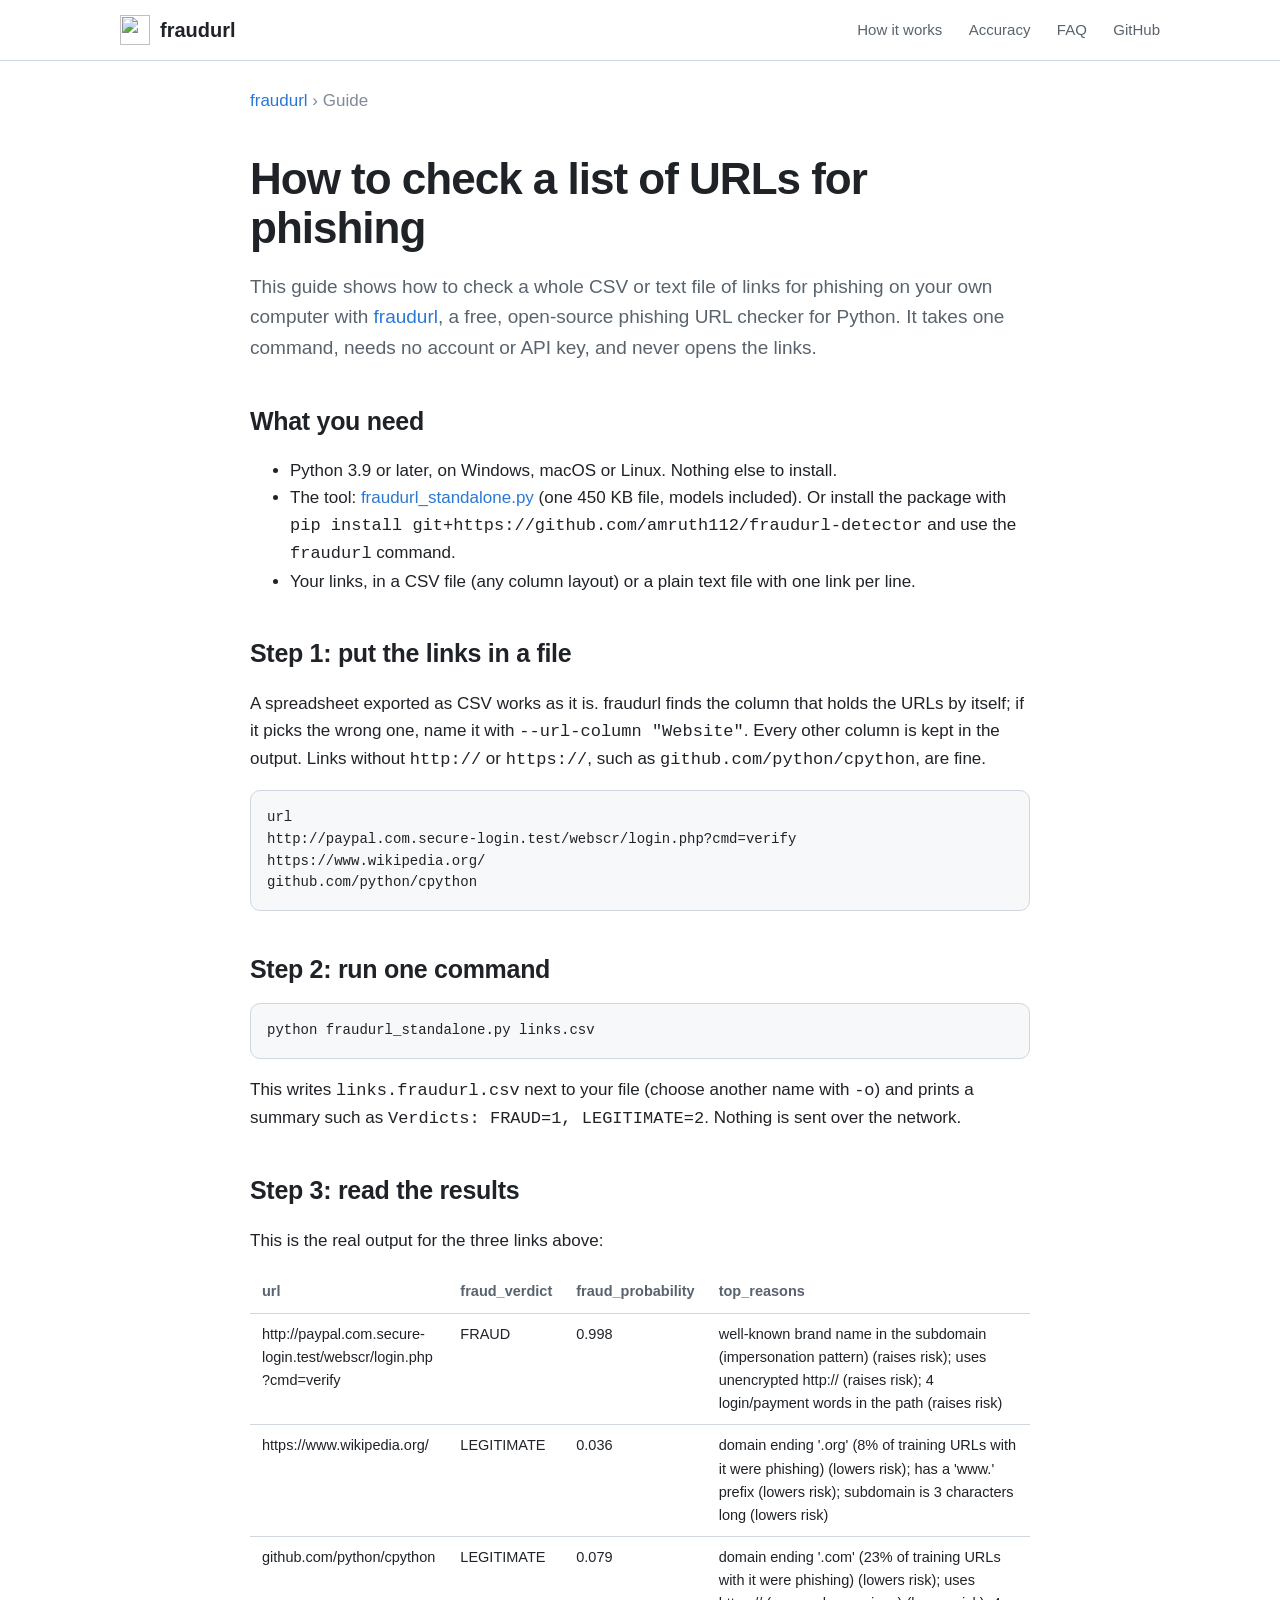
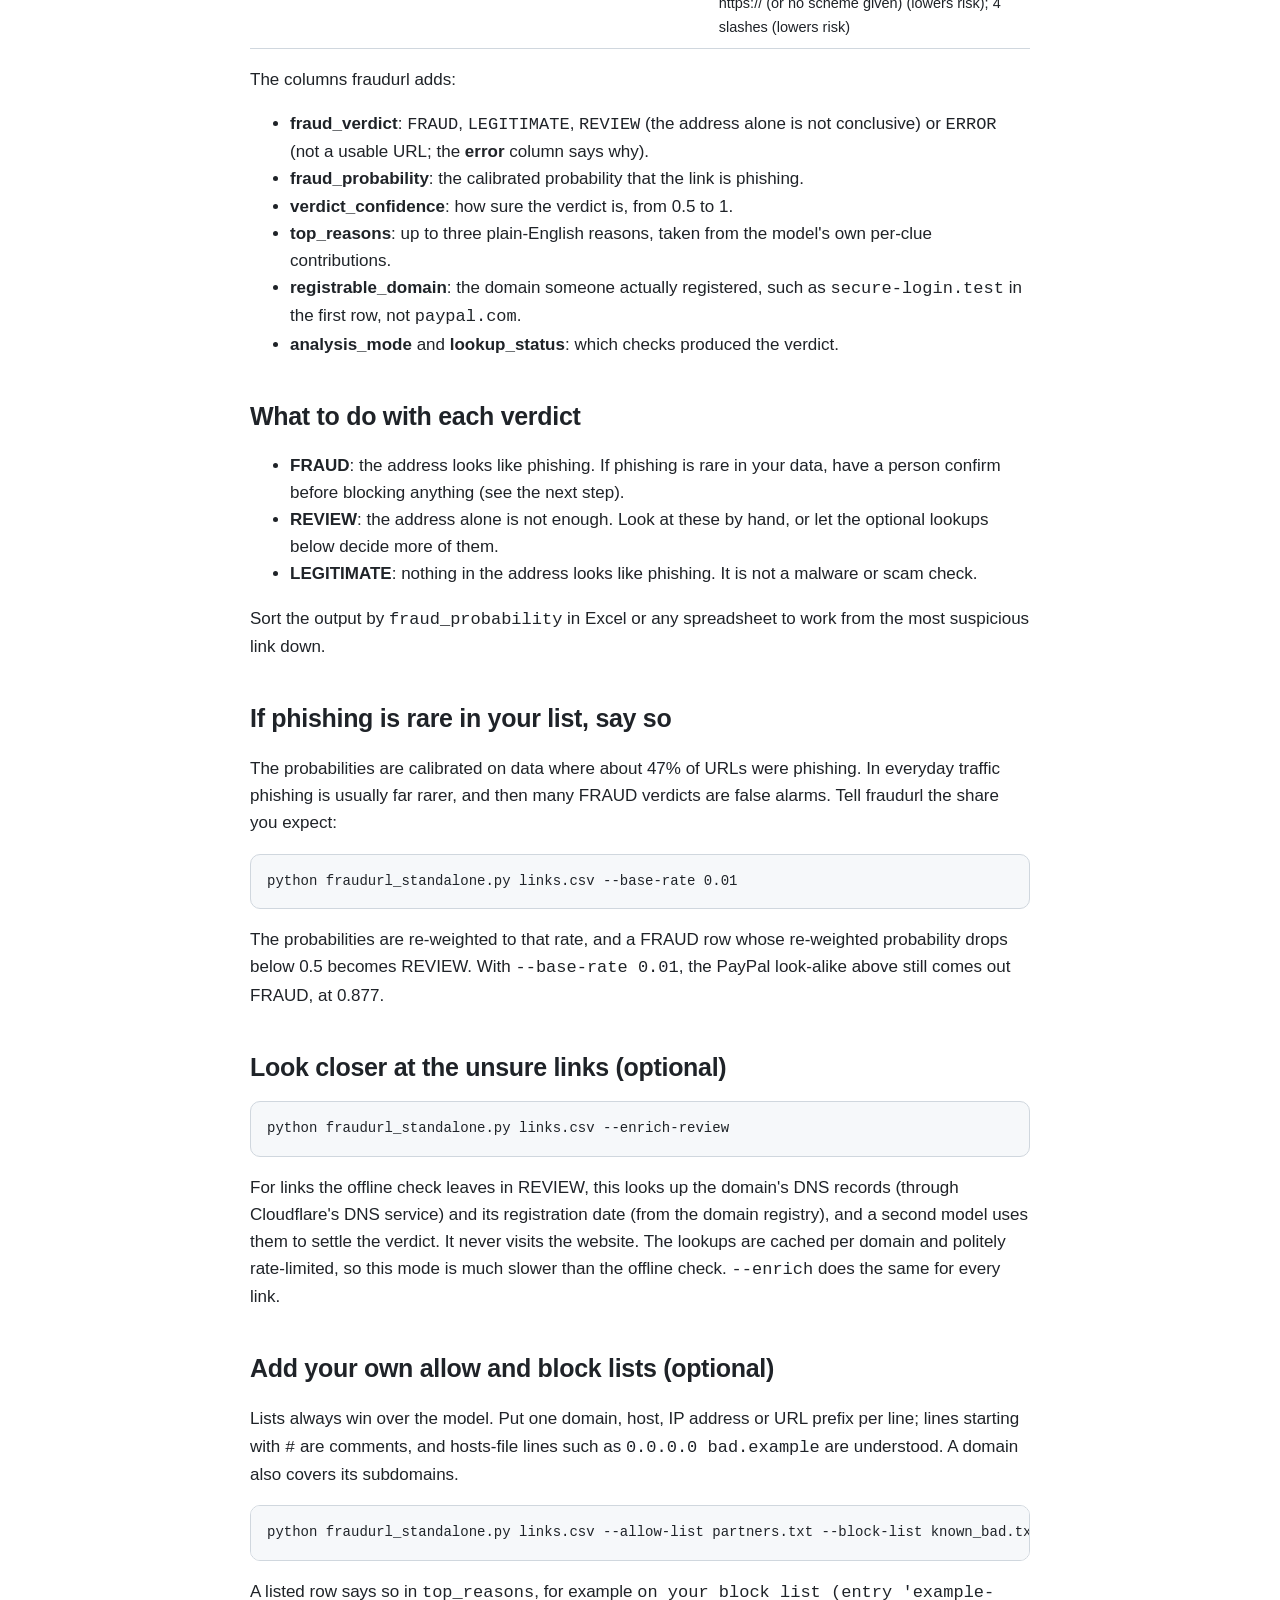
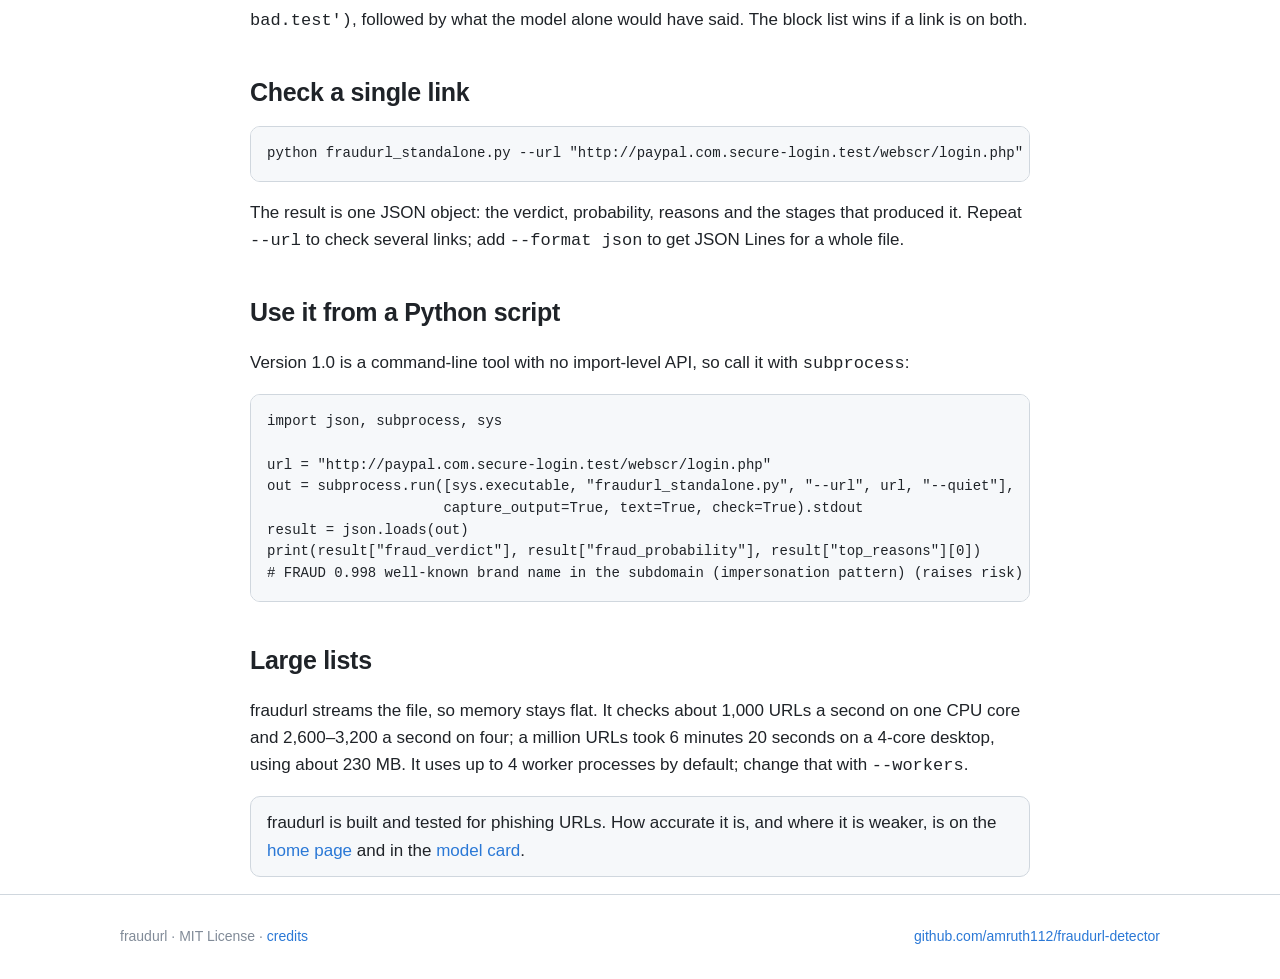
==== site/check-urls-for-phishing/index.html @ 46737ecc "Make the website and README search-ready, and keep every claim honest - Website: shorter title and m" ====
<!doctype html>
<html lang="en">
<head>
<meta charset="utf-8">
<meta name="viewport" content="width=device-width, initial-scale=1">
<title>Check a list of URLs for phishing (CSV, offline) | fraudurl</title>
<meta name="description" content="Step by step: check a CSV or text file of links for phishing with fraudurl, a free offline Python tool. Read the verdicts, tune for rare phishing, add lists.">
<link rel="canonical" href="https://amruth112.github.io/fraudurl-detector/check-urls-for-phishing/">
<meta name="theme-color" content="#2a78d6">
<link rel="icon" href="../assets/favicon.svg" type="image/svg+xml">
<link rel="icon" href="../assets/favicon-48.png" sizes="48x48" type="image/png">
<link rel="apple-touch-icon" href="../assets/apple-touch-icon.png">

<meta property="og:type" content="article">
<meta property="og:site_name" content="fraudurl">
<meta property="og:locale" content="en_US">
<meta property="og:title" content="How to check a list of URLs for phishing (CSV, offline)">
<meta property="og:description" content="Check a whole CSV of links for phishing with one command, offline, and read the verdicts.">
<meta property="og:url" content="https://amruth112.github.io/fraudurl-detector/check-urls-for-phishing/">
<meta property="og:image" content="https://amruth112.github.io/fraudurl-detector/assets/social-preview.png">
<meta property="og:image:width" content="1280">
<meta property="og:image:height" content="640">
<meta name="twitter:card" content="summary_large_image">
<meta name="twitter:title" content="How to check a list of URLs for phishing (CSV, offline)">
<meta name="twitter:description" content="Check a whole CSV of links for phishing with one command, offline, and read the verdicts.">
<meta name="twitter:image" content="https://amruth112.github.io/fraudurl-detector/assets/social-preview.png">
<meta name="twitter:image:alt" content="fraudurl: fast, offline phishing URL detector">

<script type="application/ld+json">
{
  "@context": "https://schema.org",
  "@graph": [
    {
      "@type": "TechArticle",
      "@id": "https://amruth112.github.io/fraudurl-detector/check-urls-for-phishing/#article",
      "headline": "How to check a list of URLs for phishing",
      "description": "Step by step: check a CSV or text file of links for phishing with fraudurl, a free offline Python tool.",
      "inLanguage": "en",
      "datePublished": "2026-09-28",
      "dateModified": "2026-09-28",
      "image": "https://amruth112.github.io/fraudurl-detector/assets/social-preview.png",
      "author": {"@type": "Person", "name": "Amruthjithraj V.R", "url": "https://github.com/amruth112"},
      "about": {"@id": "https://amruth112.github.io/fraudurl-detector/#app"},
      "mainEntityOfPage": "https://amruth112.github.io/fraudurl-detector/check-urls-for-phishing/"
    },
    {
      "@type": "BreadcrumbList",
      "itemListElement": [
        {"@type": "ListItem", "position": 1, "name": "fraudurl", "item": "https://amruth112.github.io/fraudurl-detector/"},
        {"@type": "ListItem", "position": 2, "name": "Check a list of URLs for phishing", "item": "https://amruth112.github.io/fraudurl-detector/check-urls-for-phishing/"}
      ]
    }
  ]
}
</script>
<link rel="stylesheet" href="../style.css">
</head>
<body>

<header class="top">
  <div class="wrap">
    <a class="brand" href="../"><img src="../assets/favicon.svg" alt="" width="30" height="30">fraudurl</a>
    <nav>
      <a class="opt" href="../#how">How it works</a>
      <a class="opt" href="../#accuracy">Accuracy</a>
      <a class="opt" href="../#faq">FAQ</a>
      <a href="https://github.com/amruth112/fraudurl-detector">GitHub</a>
    </nav>
  </div>
</header>

<main class="wrap doc">
  <p class="crumbs"><a href="../">fraudurl</a> › Guide</p>
  <h1>How to check a list of URLs for phishing</h1>
  <p class="lead">This guide shows how to check a whole CSV or text file of links for phishing on your own computer
    with <a href="../">fraudurl</a>, a free, open-source phishing URL checker for Python. It takes one command, needs
    no account or API key, and never opens the links.</p>

  <h2>What you need</h2>
  <ul>
    <li>Python 3.9 or later, on Windows, macOS or Linux. Nothing else to install.</li>
    <li>The tool: <a href="https://github.com/amruth112/fraudurl-detector/releases/latest/download/fraudurl_standalone.py">fraudurl_standalone.py</a>
      (one 450 KB file, models included). Or install the package with
      <code>pip install git+https://github.com/amruth112/fraudurl-detector</code> and use the <code>fraudurl</code> command.</li>
    <li>Your links, in a CSV file (any column layout) or a plain text file with one link per line.</li>
  </ul>

  <h2>Step 1: put the links in a file</h2>
  <p>A spreadsheet exported as CSV works as it is. fraudurl finds the column that holds the URLs by itself; if it
    picks the wrong one, name it with <code>--url-column "Website"</code>. Every other column is kept in the output.
    Links without <code>http://</code> or <code>https://</code>, such as <code>github.com/python/cpython</code>, are fine.</p>
<pre><code>url
http://paypal.com.secure-login.test/webscr/login.php?cmd=verify
https://www.wikipedia.org/
github.com/python/cpython</code></pre>

  <h2>Step 2: run one command</h2>
<pre><code>python fraudurl_standalone.py links.csv</code></pre>
  <p>This writes <code>links.fraudurl.csv</code> next to your file (choose another name with <code>-o</code>) and
    prints a summary such as <code>Verdicts: FRAUD=1, LEGITIMATE=2</code>. Nothing is sent over the network.</p>

  <h2>Step 3: read the results</h2>
  <p>This is the real output for the three links above:</p>
  <div class="table-scroll"><table>
    <thead><tr><th>url</th><th>fraud_verdict</th><th>fraud_probability</th><th>top_reasons</th></tr></thead>
    <tbody>
      <tr><td>http://paypal.com.secure-login.test/webscr/login.php?cmd=verify</td><td>FRAUD</td><td>0.998</td>
        <td>well-known brand name in the subdomain (impersonation pattern) (raises risk); uses unencrypted http://
          (raises risk); 4 login/payment words in the path (raises risk)</td></tr>
      <tr><td>https://www.wikipedia.org/</td><td>LEGITIMATE</td><td>0.036</td>
        <td>domain ending '.org' (8% of training URLs with it were phishing) (lowers risk); has a 'www.' prefix
          (lowers risk); subdomain is 3 characters long (lowers risk)</td></tr>
      <tr><td>github.com/python/cpython</td><td>LEGITIMATE</td><td>0.079</td>
        <td>domain ending '.com' (23% of training URLs with it were phishing) (lowers risk); uses https:// (or no
          scheme given) (lowers risk); 4 slashes (lowers risk)</td></tr>
    </tbody>
  </table></div>
  <p>The columns fraudurl adds:</p>
  <ul>
    <li><b>fraud_verdict</b>: <code>FRAUD</code>, <code>LEGITIMATE</code>, <code>REVIEW</code> (the address alone
      is not conclusive) or <code>ERROR</code> (not a usable URL; the <b>error</b> column says why).</li>
    <li><b>fraud_probability</b>: the calibrated probability that the link is phishing.</li>
    <li><b>verdict_confidence</b>: how sure the verdict is, from 0.5 to 1.</li>
    <li><b>top_reasons</b>: up to three plain-English reasons, taken from the model's own per-clue contributions.</li>
    <li><b>registrable_domain</b>: the domain someone actually registered, such as <code>secure-login.test</code>
      in the first row, not <code>paypal.com</code>.</li>
    <li><b>analysis_mode</b> and <b>lookup_status</b>: which checks produced the verdict.</li>
  </ul>

  <h2>What to do with each verdict</h2>
  <ul>
    <li><b>FRAUD</b>: the address looks like phishing. If phishing is rare in your data, have a person confirm before
      blocking anything (see the next step).</li>
    <li><b>REVIEW</b>: the address alone is not enough. Look at these by hand, or let the optional lookups below
      decide more of them.</li>
    <li><b>LEGITIMATE</b>: nothing in the address looks like phishing. It is not a malware or scam check.</li>
  </ul>
  <p>Sort the output by <code>fraud_probability</code> in Excel or any spreadsheet to work from the most suspicious
    link down.</p>

  <h2>If phishing is rare in your list, say so</h2>
  <p>The probabilities are calibrated on data where about 47% of URLs were phishing. In everyday traffic phishing is
    usually far rarer, and then many FRAUD verdicts are false alarms. Tell fraudurl the share you expect:</p>
<pre><code>python fraudurl_standalone.py links.csv --base-rate 0.01</code></pre>
  <p>The probabilities are re-weighted to that rate, and a FRAUD row whose re-weighted probability drops below 0.5
    becomes REVIEW. With <code>--base-rate 0.01</code>, the PayPal look-alike above still comes out FRAUD, at 0.877.</p>

  <h2>Look closer at the unsure links (optional)</h2>
<pre><code>python fraudurl_standalone.py links.csv --enrich-review</code></pre>
  <p>For links the offline check leaves in REVIEW, this looks up the domain's DNS records (through Cloudflare's DNS
    service) and its registration date (from the domain registry), and a second model uses them to settle the
    verdict. It never visits the website. The lookups are cached per domain and politely rate-limited, so this mode
    is much slower than the offline check. <code>--enrich</code> does the same for every link.</p>

  <h2>Add your own allow and block lists (optional)</h2>
  <p>Lists always win over the model. Put one domain, host, IP address or URL prefix per line; lines starting with
    <code>#</code> are comments, and hosts-file lines such as <code>0.0.0.0 bad.example</code> are understood. A domain
    also covers its subdomains.</p>
<pre><code>python fraudurl_standalone.py links.csv --allow-list partners.txt --block-list known_bad.txt</code></pre>
  <p>A listed row says so in <code>top_reasons</code>, for example <code>on your block list (entry
    'example-bad.test')</code>, followed by what the model alone would have said. The block list wins if a link is on both.</p>

  <h2>Check a single link</h2>
<pre><code>python fraudurl_standalone.py --url "http://paypal.com.secure-login.test/webscr/login.php" --quiet</code></pre>
  <p>The result is one JSON object: the verdict, probability, reasons and the stages that produced it. Repeat
    <code>--url</code> to check several links; add <code>--format json</code> to get JSON Lines for a whole file.</p>

  <h2>Use it from a Python script</h2>
  <p>Version 1.0 is a command-line tool with no import-level API, so call it with <code>subprocess</code>:</p>
<pre><code>import json, subprocess, sys

url = "http://paypal.com.secure-login.test/webscr/login.php"
out = subprocess.run([sys.executable, "fraudurl_standalone.py", "--url", url, "--quiet"],
                     capture_output=True, text=True, check=True).stdout
result = json.loads(out)
print(result["fraud_verdict"], result["fraud_probability"], result["top_reasons"][0])
# FRAUD 0.998 well-known brand name in the subdomain (impersonation pattern) (raises risk)</code></pre>

  <h2>Large lists</h2>
  <p>fraudurl streams the file, so memory stays flat. It checks about 1,000 URLs a second on one CPU core and
    2,600–3,200 a second on four; a million URLs took 6 minutes 20 seconds on a 4-core desktop, using about 230 MB.
    It uses up to 4 worker processes by default; change that with <code>--workers</code>.</p>

  <p class="note">fraudurl is built and tested for phishing URLs. How accurate it is, and where it is weaker, is on
    the <a href="../#accuracy">home page</a> and in the
    <a href="https://github.com/amruth112/fraudurl-detector/blob/main/MODEL_CARD.md">model card</a>.</p>
</main>

<footer>
  <div class="wrap">
    <span>fraudurl · MIT License · <a href="https://github.com/amruth112/fraudurl-detector/blob/main/NOTICE.md">credits</a></span>
    <span><a href="https://github.com/amruth112/fraudurl-detector">github.com/amruth112/fraudurl-detector</a></span>
  </div>
</footer>

</body>
</html>
---- site/style.css ----
:root {
  --bg: #ffffff; --bg2: #f6f8fa; --card: #ffffff; --ink: #1f2328; --ink2: #59636e; --muted: #818b98;
  --border: #d0d7de; --accent: #2a78d6; --accent2: #7b4fd6; --code: #f6f8fa;
}
@media (prefers-color-scheme: dark) {
  :root { --bg: #0d1117; --bg2: #121a2a; --card: #151b23; --ink: #f0f6fc; --ink2: #9198a1; --muted: #768390;
          --border: #3d444d; --accent: #3987e5; --accent2: #9d7ce8; --code: #151b23; }
}
* { box-sizing: border-box; }
html { scroll-behavior: smooth; }
body { margin: 0; background: var(--bg); color: var(--ink); line-height: 1.6;
       font-family: -apple-system, BlinkMacSystemFont, "Segoe UI", "Noto Sans", Helvetica, Arial, sans-serif; }
a { color: var(--accent); text-decoration: none; }
a:hover { text-decoration: underline; }
.wrap { max-width: 1080px; margin: 0 auto; padding: 0 20px; }
header.top { position: sticky; top: 0; z-index: 10; background: color-mix(in srgb, var(--bg) 88%, transparent);
             backdrop-filter: blur(8px); border-bottom: 1px solid var(--border); }
header.top .wrap { display: flex; align-items: center; justify-content: space-between; height: 60px; }
.brand { display: flex; align-items: center; gap: 10px; font-weight: 800; font-size: 20px; color: var(--ink); }
.brand img { width: 30px; height: 30px; }
nav a { color: var(--ink2); margin-left: 22px; font-weight: 500; font-size: 15px; }
.hero { padding: 64px 0 24px; text-align: center; }
.hero h1 { font-size: clamp(34px, 5.6vw, 58px); line-height: 1.08; letter-spacing: -1.5px; margin: 0 0 18px; }
.hero h1 .grad { background: linear-gradient(90deg, var(--accent), var(--accent2)); -webkit-background-clip: text;
                 background-clip: text; color: transparent; }
.hero p.lead { font-size: clamp(17px, 2.2vw, 21px); color: var(--ink2); max-width: 760px; margin: 0 auto 30px; }
.cta { display: flex; gap: 12px; justify-content: center; flex-wrap: wrap; margin-bottom: 18px; }
.btn { display: inline-flex; align-items: center; gap: 8px; padding: 12px 22px; border-radius: 10px; font-weight: 700;
       font-size: 16px; border: 1px solid var(--border); color: var(--ink); background: var(--card); }
.btn.primary { background: linear-gradient(90deg, var(--accent), var(--accent2)); color: #fff; border: 0; }
.btn:hover { text-decoration: none; filter: brightness(1.05); }
.install { display: inline-block; font-family: ui-monospace, SFMono-Regular, Menlo, Consolas, monospace; font-size: 14.5px;
           background: var(--code); border: 1px solid var(--border); border-radius: 8px; padding: 8px 14px; color: var(--ink2);
           max-width: 100%; overflow-wrap: anywhere; }
figure { margin: 34px 0; }
figure img, picture img { width: 100%; height: auto; display: block; }
section { padding: 38px 0; border-top: 1px solid var(--border); }
section h2 { font-size: 30px; letter-spacing: -0.5px; margin: 0 0 14px; }
section p.sub { color: var(--ink2); margin: 0 0 22px; font-size: 17px; }
.grid { display: grid; grid-template-columns: repeat(auto-fit, minmax(230px, 1fr)); gap: 16px; }
.card { background: var(--card); border: 1px solid var(--border); border-radius: 14px; padding: 20px; }
.card h3 { margin: 0 0 6px; font-size: 18px; }
.card p { margin: 0; color: var(--ink2); font-size: 15.5px; }
pre { background: var(--code); border: 1px solid var(--border); border-radius: 10px; padding: 16px; overflow-x: auto;
      font-size: 14px; line-height: 1.55; }
code { font-family: ui-monospace, SFMono-Regular, Menlo, Consolas, monospace; }
table { width: 100%; border-collapse: collapse; font-size: 15px; }
.table-scroll { overflow-x: auto; }
th, td { text-align: left; padding: 9px 12px; border-bottom: 1px solid var(--border); }
th { color: var(--ink2); font-weight: 600; }
.faq h3 { font-size: 18px; margin: 22px 0 6px; }
.faq p { margin: 0; color: var(--ink2); }
footer { border-top: 1px solid var(--border); padding: 30px 0 50px; color: var(--muted); font-size: 14px; }
footer .wrap { display: flex; justify-content: space-between; flex-wrap: wrap; gap: 12px; }
@media (max-width: 640px) { nav a.opt { display: none; } }
/* guide pages */
.doc { max-width: 820px; }
.doc h1 { font-size: clamp(30px, 4.6vw, 44px); line-height: 1.12; letter-spacing: -1px; margin: 40px 0 12px; }
.doc h2 { font-size: 25px; letter-spacing: -0.3px; margin: 38px 0 10px; }
.doc p, .doc li { font-size: 17px; }
.doc p.lead { color: var(--ink2); font-size: 19px; }
.doc td, .doc th { font-size: 14.5px; vertical-align: top; }
.crumbs { font-size: 14px; color: var(--muted); margin-top: 26px; }
.note { background: var(--bg2); border: 1px solid var(--border); border-radius: 10px; padding: 12px 16px; }
p code, li code, .doc td { overflow-wrap: anywhere; }
.doc td:first-child { min-width: 9em; }
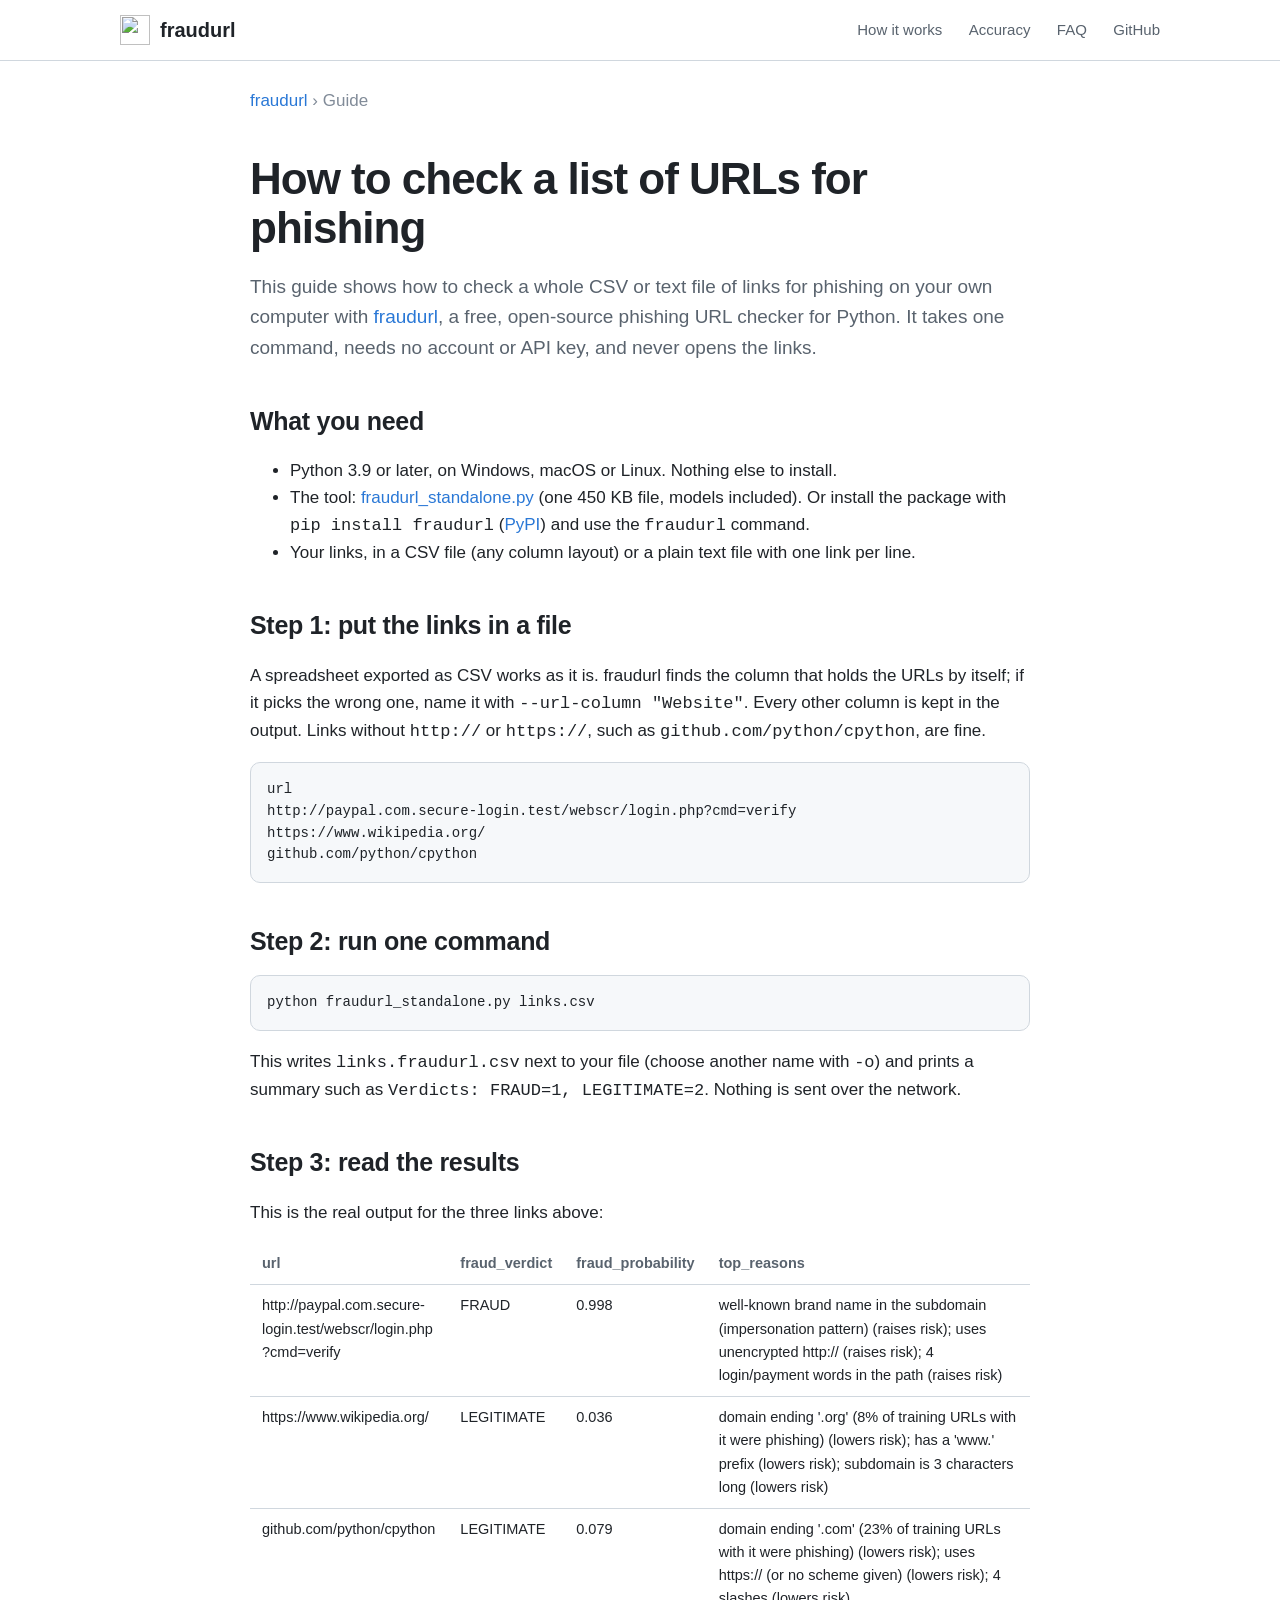
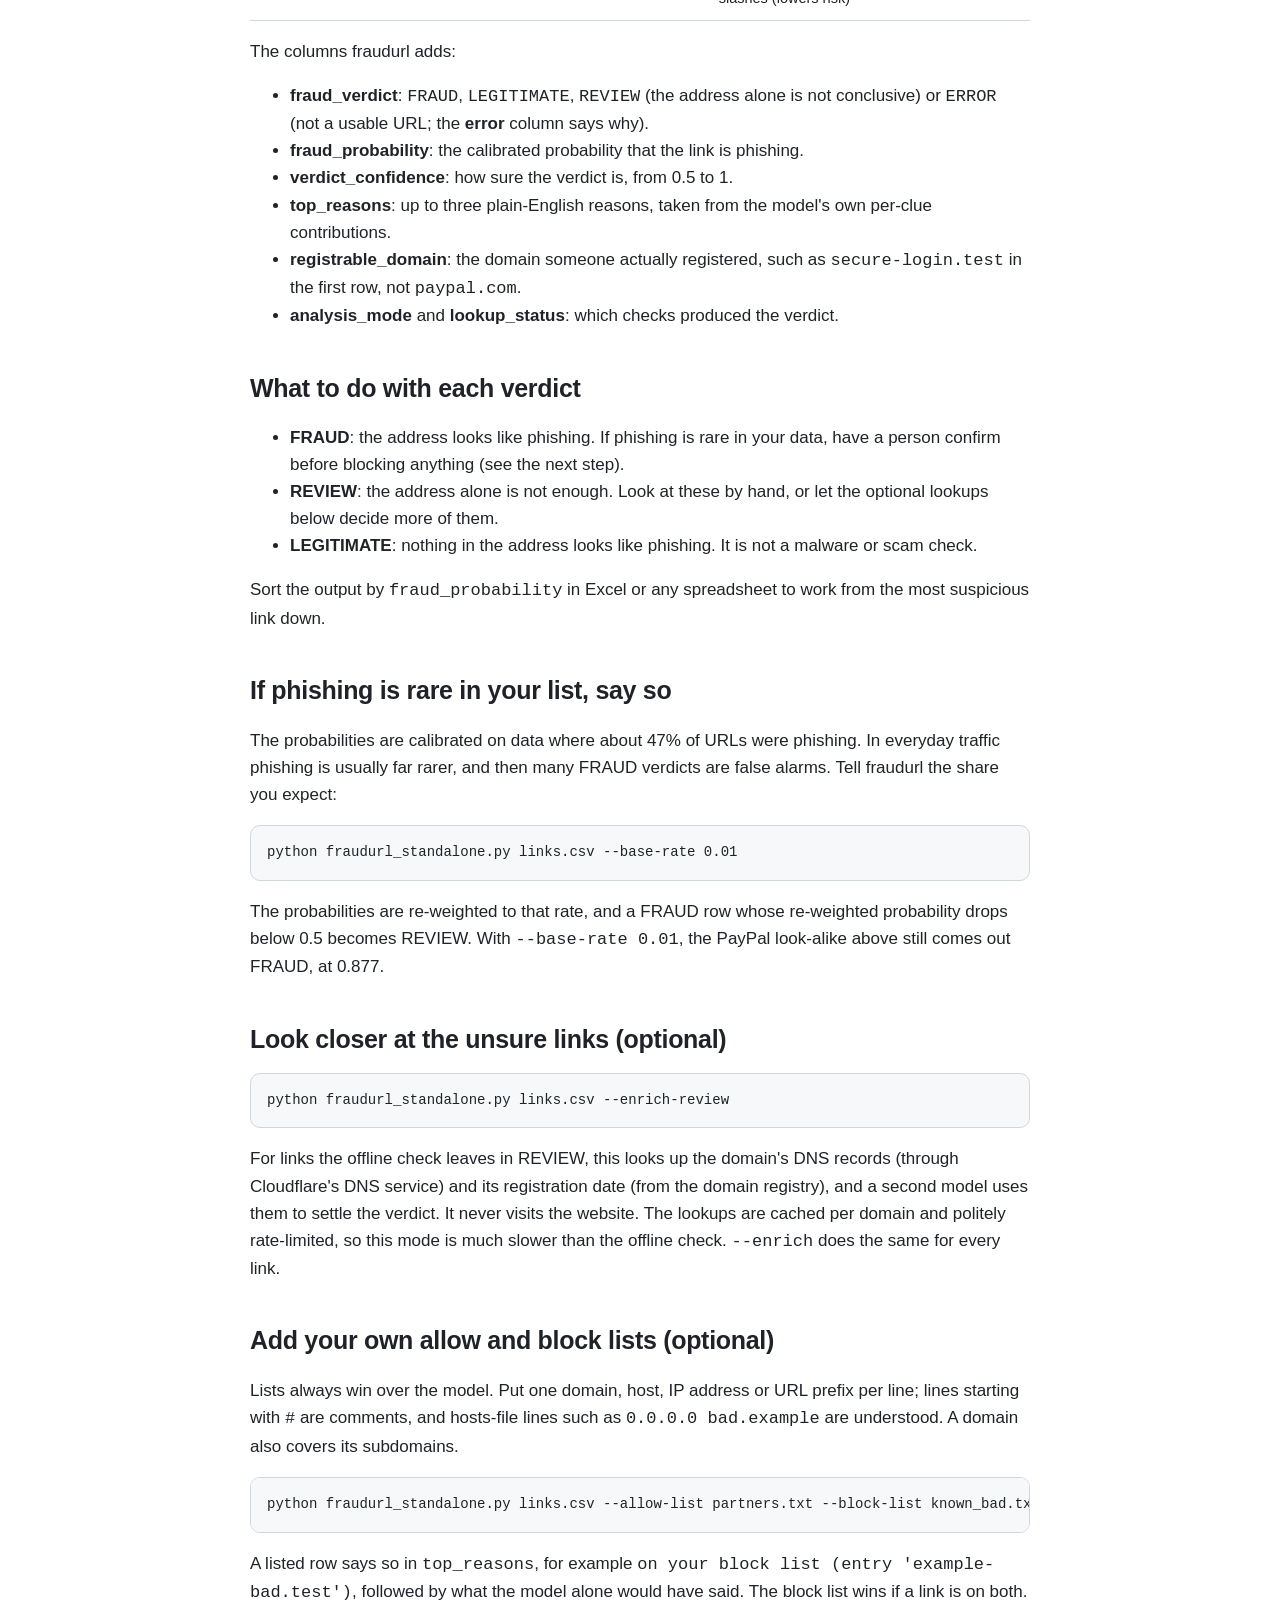
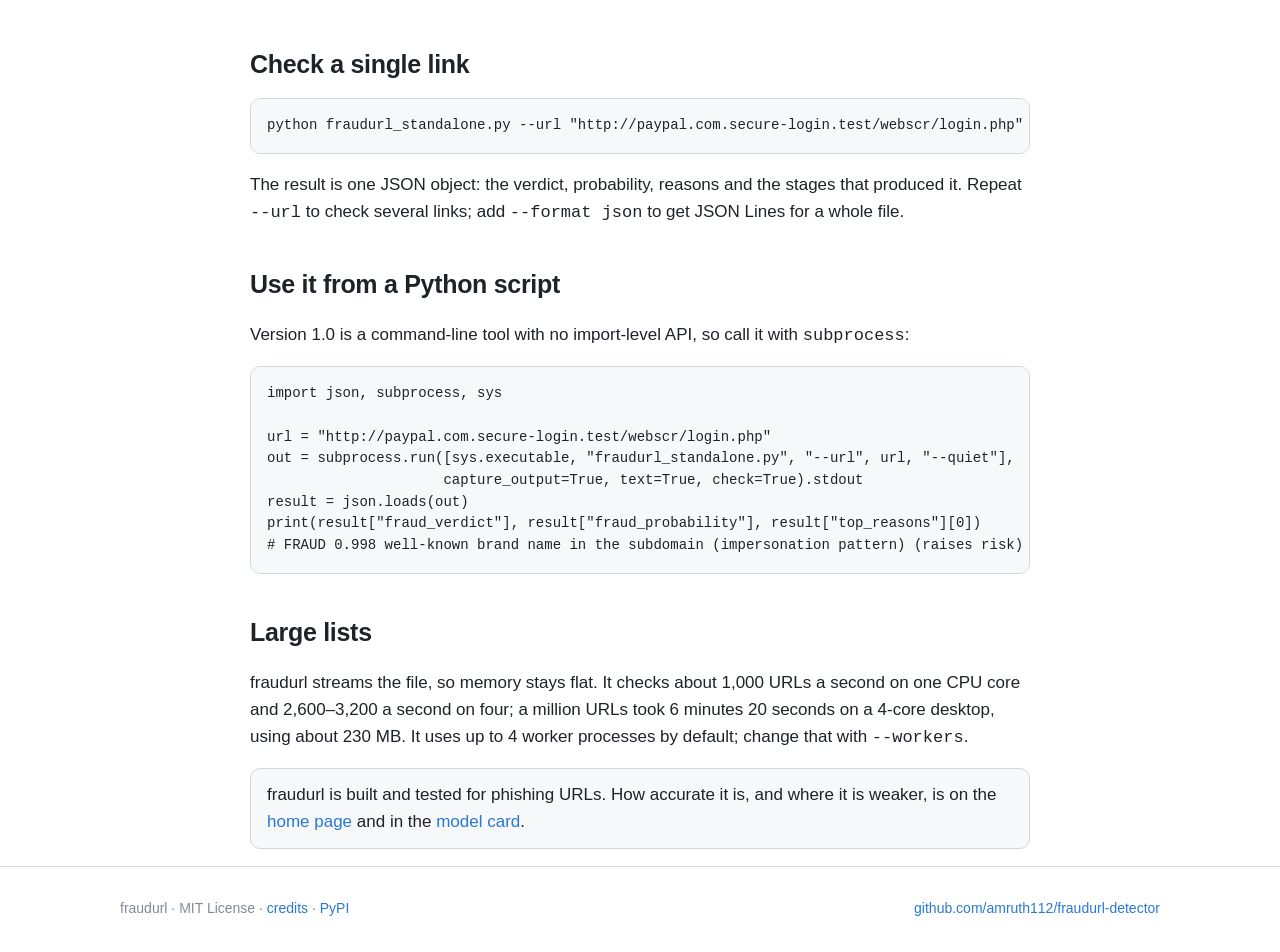
==== commit 340836ff: "Install from PyPI: pip install fraudurl fraudurl 1.0.1 is on PyPI (same files as the GitHub release)" ====
--- a/site/check-urls-for-phishing/index.html
+++ b/site/check-urls-for-phishing/index.html
@@ -37,7 +37,7 @@
       "description": "Step by step: check a CSV or text file of links for phishing with fraudurl, a free offline Python tool.",
       "inLanguage": "en",
       "datePublished": "2026-09-28",
-      "dateModified": "2026-09-28",
+      "dateModified": "2026-09-29",
       "image": "https://amruth112.github.io/fraudurl-detector/assets/social-preview.png",
       "author": {"@type": "Person", "name": "Amruthjithraj V.R", "url": "https://github.com/amruth112"},
       "about": {"@id": "https://amruth112.github.io/fraudurl-detector/#app"},
@@ -81,7 +81,7 @@
     <li>Python 3.9 or later, on Windows, macOS or Linux. Nothing else to install.</li>
     <li>The tool: <a href="https://github.com/amruth112/fraudurl-detector/releases/latest/download/fraudurl_standalone.py">fraudurl_standalone.py</a>
       (one 450 KB file, models included). Or install the package with
-      <code>pip install git+https://github.com/amruth112/fraudurl-detector</code> and use the <code>fraudurl</code> command.</li>
+      <code>pip install fraudurl</code> (<a href="https://pypi.org/project/fraudurl/">PyPI</a>) and use the <code>fraudurl</code> command.</li>
     <li>Your links, in a CSV file (any column layout) or a plain text file with one link per line.</li>
   </ul>
 
@@ -188,7 +188,7 @@
 
 <footer>
   <div class="wrap">
-    <span>fraudurl · MIT License · <a href="https://github.com/amruth112/fraudurl-detector/blob/main/NOTICE.md">credits</a></span>
+    <span>fraudurl · MIT License · <a href="https://github.com/amruth112/fraudurl-detector/blob/main/NOTICE.md">credits</a> · <a href="https://pypi.org/project/fraudurl/">PyPI</a></span>
     <span><a href="https://github.com/amruth112/fraudurl-detector">github.com/amruth112/fraudurl-detector</a></span>
   </div>
 </footer>
